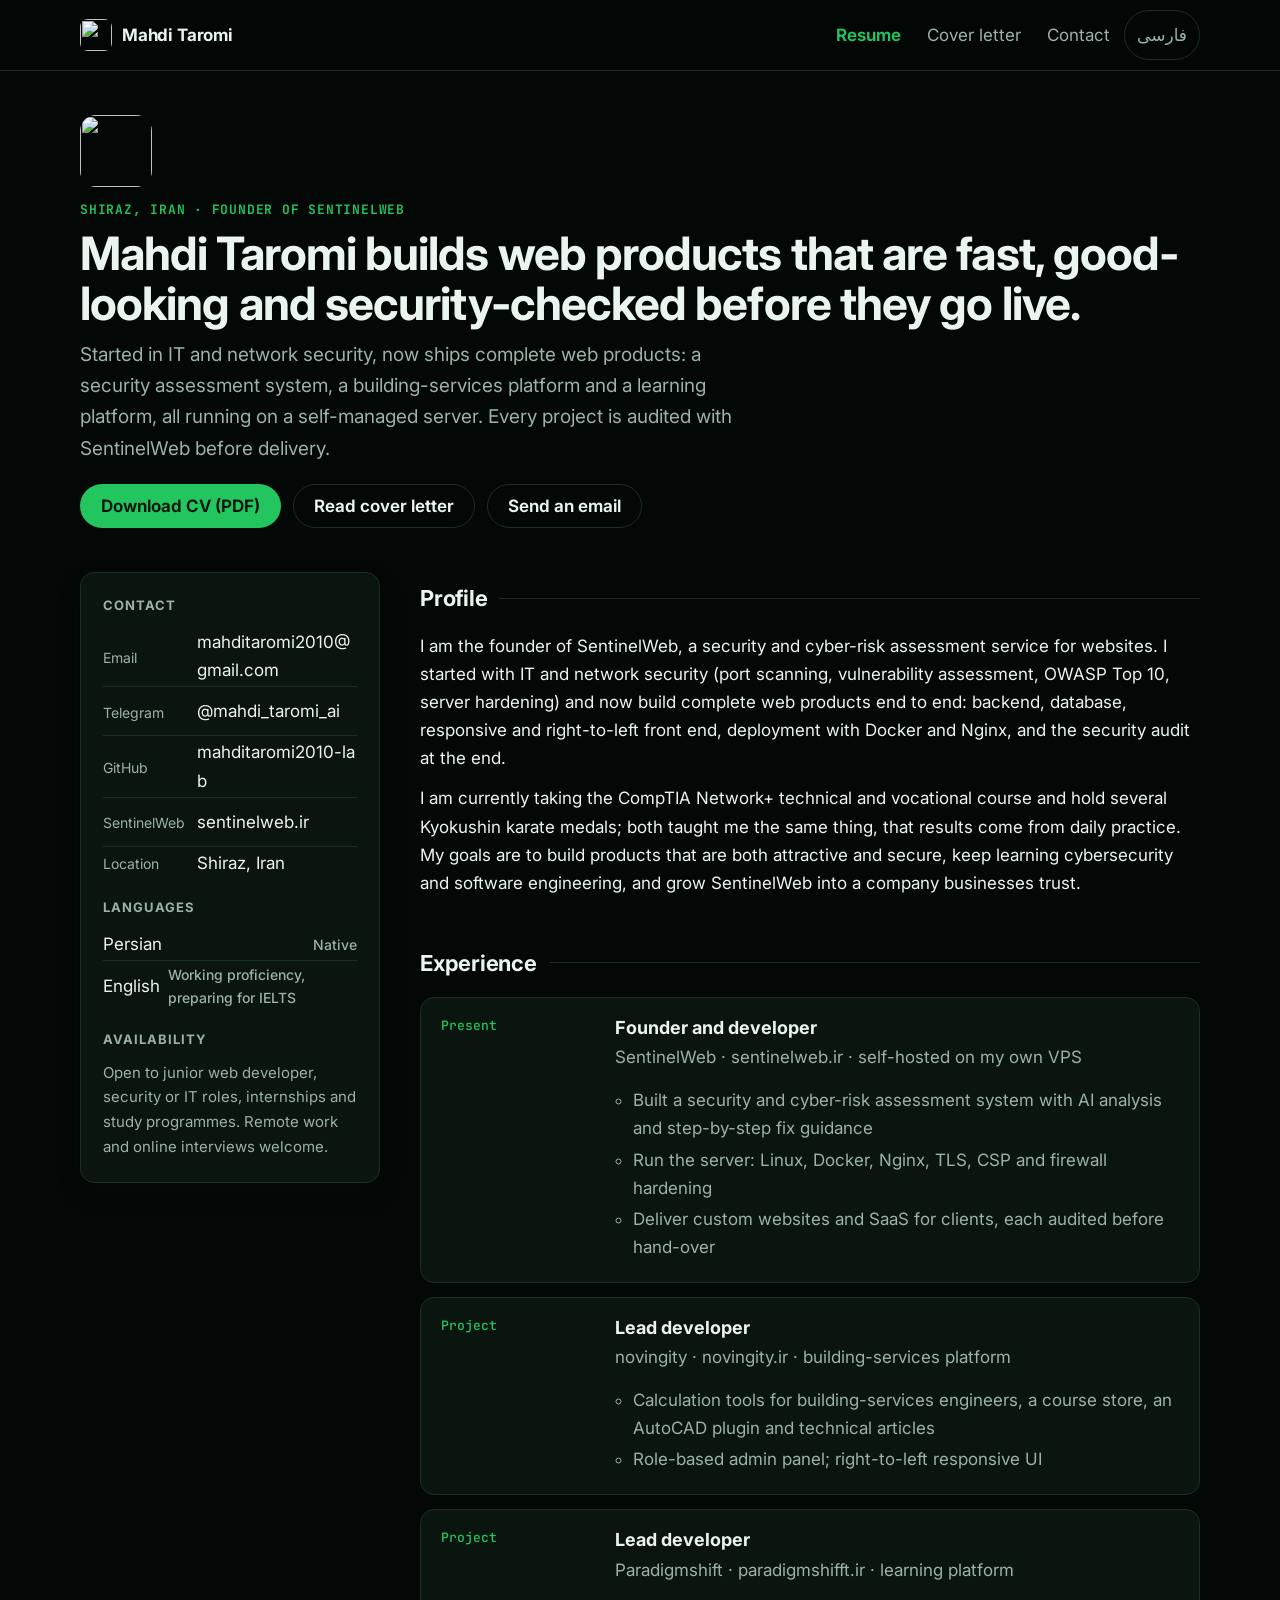
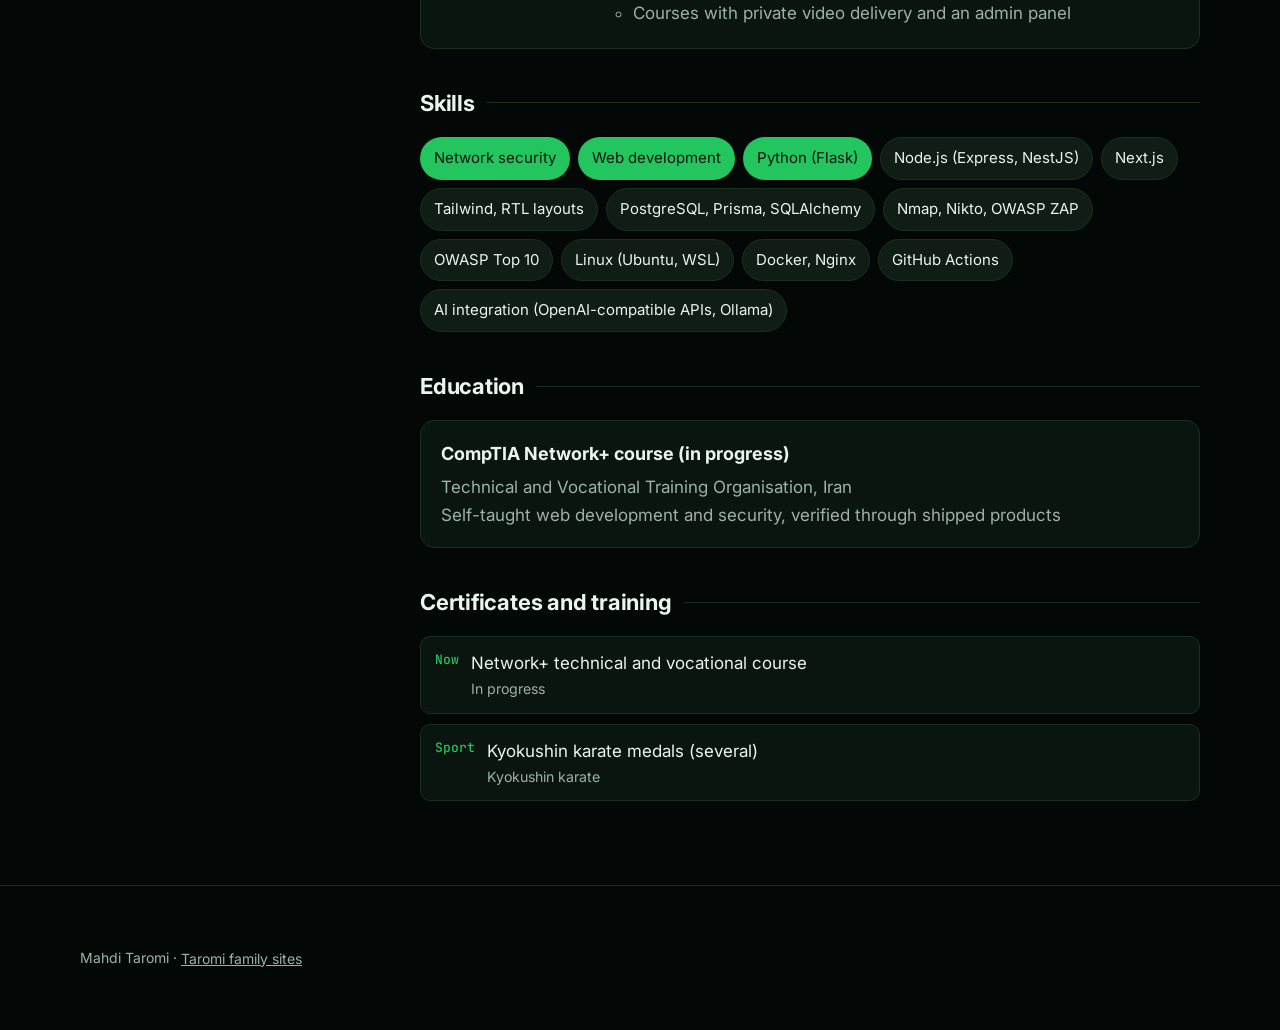
==== index.html @ e090b230 "Add resume and cover-letter site (EN) Co-Authored-By: Claude Sonnet 5.5 <noreply@anthropic.com> Cla" ====
<!doctype html>
<html lang="en" dir="ltr" data-theme="dark">
<head>
<meta charset="utf-8">
<meta name="viewport" content="width=device-width, initial-scale=1">
<title>Mahdi Taromi · Web developer and network security</title>
<meta name="description" content="Resume of Mahdi Taromi, Shiraz, Iran: builds secure web products (SentinelWeb, novingity, Paradigmshift) with Flask, Node.js, Next.js, Docker and Nginx; network security and penetration testing; Network+ in progress.">
<link rel="canonical" href="https://mahditaromi2010-lab.github.io/mahdi.taromi/">
<link rel="alternate" hreflang="en" href="https://mahditaromi2010-lab.github.io/mahdi.taromi/">
<link rel="alternate" hreflang="fa" href="https://mahditaromi2010-lab.github.io/mahdi.taromi/fa/">
<link rel="alternate" hreflang="x-default" href="https://mahditaromi2010-lab.github.io/mahdi.taromi/">
<meta property="og:type" content="profile">
<meta property="og:title" content="Mahdi Taromi · Web developer and network security">
<meta property="og:description" content="Resume of Mahdi Taromi, Shiraz, Iran: builds secure web products (SentinelWeb, novingity, Paradigmshift) with Flask, Node.js, Next.js, Docker and Nginx; network security and penetration testing; Network+ in progress.">
<meta property="og:url" content="https://mahditaromi2010-lab.github.io/mahdi.taromi/">
<meta name="theme-color" content="#030806">
<link rel="icon" href="favicon.svg" type="image/svg+xml">
<link rel="preconnect" href="https://fonts.googleapis.com">
<link rel="preconnect" href="https://fonts.gstatic.com" crossorigin>
<link rel="stylesheet" href="https://fonts.googleapis.com/css2?family=Inter:wght@400;500;650;700&family=JetBrains+Mono:wght@500&display=swap">
<script type="application/ld+json">{"@context": "https://schema.org", "@type": "Person", "name": "Mahdi Taromi", "alternateName": "مهدی طارمی", "jobTitle": "Web developer and network security specialist", "url": "https://mahditaromi2010-lab.github.io/mahdi.taromi/", "email": "mailto:mahditaromi2010@gmail.com", "address": {"@type": "PostalAddress", "addressLocality": "Shiraz", "addressCountry": "IR"}, "sameAs": ["https://github.com/mahditaromi2010-lab", "https://t.me/mahdi_taromi_ai", "https://sentinelweb.ir/mahdi-taromi"], "knowsAbout": ["Web security", "Penetration testing", "Flask", "Node.js", "Next.js", "Docker", "Nginx", "PostgreSQL", "Network+"]}</script>
<link rel="stylesheet" href="style.css">
</head>
<body>
<a class="skip" href="#main">Skip to content</a>
<header class="top"><div class="wrap">
  <a class="brand" href="./"><img src="logo.webp" alt="" width="32" height="32">Mahdi Taromi</a>
  <nav aria-label="Sections">
    <a href="./" aria-current="page">Resume</a>
    <a href="letter.html">Cover letter</a>
    <a href="./#contact">Contact</a>
    <a class="lang" href="fa/" lang="fa" hreflang="fa">فارسی</a>
  </nav>
</div></header>

<main id="main">
<section class="hero"><div class="wrap"><div>
  <img class="hero-logo" src="logo.webp" alt="" width="72" height="72">
  <p class="eyebrow">Shiraz, Iran · Founder of SentinelWeb</p>
  <h1>Mahdi Taromi builds web products that are fast, good-looking and security-checked before they go live.</h1>
  <p class="tagline">Started in IT and network security, now ships complete web products: a security assessment system, a building-services platform and a learning platform, all running on a self-managed server. Every project is audited with SentinelWeb before delivery.</p>
  <div class="cta">
    <a class="btn" href="Mahdi_Taromi_CV.pdf" download>Download CV (PDF)</a>
    <a class="btn ghost" href="letter.html">Read cover letter</a>
    <a class="btn ghost" href="mailto:mahditaromi2010@gmail.com">Send an email</a>
  </div>
</div></div></section>

<div class="wrap layout">
<aside>
  <div class="card" id="contact">
    <h2>Contact</h2>
    <ul><li><span class="k">Email</span><a href="mailto:mahditaromi2010@gmail.com">mahditaromi2010@gmail.com</a></li><li><span class="k">Telegram</span><a href="https://t.me/mahdi_taromi_ai" rel="noopener">@mahdi_taromi_ai</a></li><li><span class="k">GitHub</span><a href="https://github.com/mahditaromi2010-lab" rel="noopener">mahditaromi2010-lab</a></li><li><span class="k">SentinelWeb</span><a href="https://sentinelweb.ir" rel="noopener">sentinelweb.ir</a></li><li><span class="k">Location</span><span>Shiraz, Iran</span></li></ul>
    <h2>Languages</h2>
    <ul><li class="lvl"><span>Persian</span><b>Native</b></li><li class="lvl"><span>English</span><b>Working proficiency, preparing for IELTS</b></li></ul>
    <h2>Availability</h2>
    <p style="margin:0;color:var(--muted);font-size:15px">Open to junior web developer, security or IT roles, internships and study programmes. Remote work and online interviews welcome.</p>
  </div>
</aside>
<div>
  <section class="block prose" id="profile"><h2>Profile</h2><p>I am the founder of SentinelWeb, a security and cyber-risk assessment service for websites. I started with IT and network security (port scanning, vulnerability assessment, OWASP Top 10, server hardening) and now build complete web products end to end: backend, database, responsive and right-to-left front end, deployment with Docker and Nginx, and the security audit at the end.</p><p>I am currently taking the CompTIA Network+ technical and vocational course and hold several Kyokushin karate medals; both taught me the same thing, that results come from daily practice. My goals are to build products that are both attractive and secure, keep learning cybersecurity and software engineering, and grow SentinelWeb into a company businesses trust.</p></section>
  <section class="block" id="experience"><h2>Experience</h2><ol class="jobs"><li class="job"><div class="when">Present</div><h3>Founder and developer</h3><p class="org">SentinelWeb · sentinelweb.ir · self-hosted on my own VPS</p><ul><li>Built a security and cyber-risk assessment system with AI analysis and step-by-step fix guidance</li><li>Run the server: Linux, Docker, Nginx, TLS, CSP and firewall hardening</li><li>Deliver custom websites and SaaS for clients, each audited before hand-over</li></ul></li><li class="job"><div class="when">Project</div><h3>Lead developer</h3><p class="org">novingity · novingity.ir · building-services platform</p><ul><li>Calculation tools for building-services engineers, a course store, an AutoCAD plugin and technical articles</li><li>Role-based admin panel; right-to-left responsive UI</li></ul></li><li class="job"><div class="when">Project</div><h3>Lead developer</h3><p class="org">Paradigmshift · paradigmshifft.ir · learning platform</p><ul><li>Courses with private video delivery and an admin panel</li></ul></li></ol></section>
  <section class="block" id="skills"><h2>Skills</h2><ul class="chips"><li class="strong">Network security</li><li class="strong">Web development</li><li class="strong">Python (Flask)</li><li>Node.js (Express, NestJS)</li><li>Next.js</li><li>Tailwind, RTL layouts</li><li>PostgreSQL, Prisma, SQLAlchemy</li><li>Nmap, Nikto, OWASP ZAP</li><li>OWASP Top 10</li><li>Linux (Ubuntu, WSL)</li><li>Docker, Nginx</li><li>GitHub Actions</li><li>AI integration (OpenAI-compatible APIs, Ollama)</li></ul></section>
  <section class="block" id="education"><h2>Education</h2><div class="edu"><h3>CompTIA Network+ course (in progress)</h3><p>Technical and Vocational Training Organisation, Iran</p><p>Self-taught web development and security, verified through shipped products</p></div></section>
  <section class="block" id="certificates"><h2>Certificates and training</h2><ul class="certs"><li><span class="yr">Now</span><div>Network+ technical and vocational course<small>In progress</small></div></li><li><span class="yr">Sport</span><div>Kyokushin karate medals (several)<small>Kyokushin karate</small></div></li></ul></section>
  
</div>
</div>
</main>
<footer class="foot"><div class="wrap"><p>Mahdi Taromi · <a href="https://mahditaromi2010-lab.github.io/taromi-hub/">Taromi family sites</a></p></div></footer>
</body></html>
---- style.css ----
:root{
  --canvas:#030806;--surface:#0b1510;--ink:#e9f5ee;--muted:#9bb3a6;--accent:#22c55e;--accent-ink:#03140a;--line:#17301f;--soft:#0f1d15;
  --shadow:0 1px 2px rgba(23,32,43,.06),0 10px 28px rgba(23,32,43,.08);--r:14px;--font:Inter,system-ui,sans-serif;--mono:"JetBrains Mono",ui-monospace,monospace;color-scheme:dark;
}
:root:not([data-theme="light"]){@media (prefers-color-scheme:dark){
  --canvas:#030806;--surface:#0b1510;--ink:#e9f5ee;--muted:#9bb3a6;--accent:#22c55e;--accent-ink:#03140a;--line:#17301f;--soft:#0f1d15;
  --shadow:0 1px 2px rgba(0,0,0,.4),0 10px 28px rgba(0,0,0,.35);color-scheme:dark}}
:root[data-theme="dark"]{--canvas:#030806;--surface:#0b1510;--ink:#e9f5ee;--muted:#9bb3a6;--accent:#22c55e;--accent-ink:#03140a;--line:#17301f;--soft:#0f1d15;color-scheme:dark}
html[lang="fa"]{--font:Vazirmatn,system-ui,sans-serif}
*{box-sizing:border-box}
html{scroll-behavior:smooth;scroll-padding-top:88px}
body{margin:0;background:var(--canvas);color:var(--ink);font:17px/1.65 var(--font);-webkit-font-smoothing:antialiased;touch-action:manipulation}
.skip{position:absolute;inset-inline-start:16px;top:-48px;background:var(--accent);color:var(--accent-ink);padding:8px 14px;border-radius:8px;z-index:20}
.skip:focus{top:12px}
.sr-only{position:absolute;width:1px;height:1px;overflow:hidden;clip:rect(0 0 0 0);white-space:nowrap}
.wrap{width:min(1120px,100% - 32px);margin-inline:auto}
.top{position:sticky;top:0;z-index:10;background:color-mix(in srgb,var(--canvas) 86%,transparent);backdrop-filter:blur(10px);border-bottom:1px solid var(--line)}
.top .wrap{display:flex;justify-content:space-between;align-items:center;gap:12px;padding:10px 0;flex-wrap:wrap}
.brand{display:inline-flex;align-items:center;gap:10px;min-height:44px;font-weight:700;color:var(--ink);text-decoration:none;letter-spacing:-.01em}
.brand img{width:32px;height:32px;border-radius:8px}
.top nav{display:flex;gap:2px;flex-wrap:wrap}
.top nav a{color:var(--muted);text-decoration:none;padding:10px 12px;border-radius:999px;min-height:44px;display:inline-flex;align-items:center;transition:color .12s ease,background-color .12s ease}
.top nav a:hover,.top nav a:focus-visible{color:var(--ink);background:var(--soft)}
.top nav a.lang{border:1px solid var(--line)}
.top nav a[aria-current="page"]{color:var(--accent);font-weight:650}
.hero{padding:44px 0 28px;animation:rise .5s ease-out both}
.hero .wrap{display:grid;gap:24px;align-items:end}
.eyebrow{margin:0 0 10px;color:var(--accent);font:650 13px/1.4 var(--mono);letter-spacing:.06em;text-transform:uppercase}
h1{margin:0 0 10px;font-size:clamp(30px,4.8vw,46px);line-height:1.08;letter-spacing:-.02em;text-wrap:balance}
.tagline{margin:0 0 20px;color:var(--muted);font-size:19px;text-wrap:pretty;max-width:680px}
.cta{display:flex;gap:12px;flex-wrap:wrap}
.btn{display:inline-flex;align-items:center;gap:8px;min-height:44px;padding:0 20px;border-radius:999px;background:var(--accent);color:var(--accent-ink);font-weight:650;text-decoration:none;border:1px solid transparent;transition:transform .12s ease,filter .12s ease;cursor:pointer;font:inherit;font-weight:650}
.btn.ghost{background:transparent;color:var(--ink);border-color:var(--line)}
.btn:hover{filter:brightness(1.08)}.btn:active{transform:translateY(1px)}
.layout{display:grid;gap:28px;padding:16px 0 56px}
aside .card{background:var(--surface);border:1px solid var(--line);border-radius:var(--r);box-shadow:var(--shadow);padding:22px}
aside h2{margin:0 0 10px;font-size:13px;letter-spacing:.08em;text-transform:uppercase;color:var(--muted)}
aside ul{list-style:none;margin:0 0 18px;padding:0}
aside li{display:flex;gap:10px;align-items:center;padding:2px 0;border-bottom:1px solid var(--line)}
aside li:last-child{border:0}
aside li a{color:var(--ink);text-decoration:none;min-height:44px;padding:0;display:inline-flex;align-items:center;word-break:break-all}
aside li a:hover{color:var(--accent)}
aside .k{color:var(--muted);min-width:84px;font-size:14px;padding-top:2px}
.lvl{display:flex;justify-content:space-between;gap:8px}
.lvl b{font-weight:500;color:var(--muted);font-size:14px}
section.block{padding:8px 0 28px}
section.block h2{margin:0 0 16px;font-size:22px;letter-spacing:-.01em;display:flex;align-items:center;gap:12px}
section.block h2::after{content:"";flex:1;height:1px;background:var(--line)}
.prose p{margin:0 0 12px;text-wrap:pretty;max-width:72ch}
.jobs{list-style:none;margin:0;padding:0;display:grid;gap:14px}
.job{display:grid;grid-template-columns:1fr;gap:4px 24px;padding:18px 20px;background:var(--surface);border:1px solid var(--line);border-radius:var(--r);transition:transform .18s ease,border-color .18s ease}
.job:hover{transform:translateY(-2px);border-color:var(--accent)}
.job .when{font:500 13px/1.6 var(--mono);color:var(--accent)}
.job h3{margin:0;font-size:18px;line-height:1.3}
.job .org{margin:0 0 8px;color:var(--muted)}
.job ul{margin:0;padding-inline-start:18px;color:var(--muted)}
.job li{margin:3px 0}
.chips{display:flex;flex-wrap:wrap;gap:8px;margin:0;padding:0;list-style:none}
.chips li{padding:8px 13px;border-radius:999px;background:var(--soft);border:1px solid var(--line);font-size:15px}
.chips li.strong{background:var(--accent);color:var(--accent-ink);border-color:transparent}
.certs{list-style:none;margin:0;padding:0;display:grid;gap:10px}
.certs li{display:grid;grid-template-columns:auto 1fr;gap:12px;padding:12px 14px;border:1px solid var(--line);border-radius:10px;background:var(--surface)}
.certs .yr{font:500 13px/1.7 var(--mono);color:var(--accent)}
.certs small{display:block;color:var(--muted)}
.edu{padding:18px 20px;background:var(--surface);border:1px solid var(--line);border-radius:var(--r)}
.edu p{margin:0;color:var(--muted)}
.edu h3{margin:0 0 4px;font-size:18px}
.letter{background:var(--surface);border:1px solid var(--line);border-radius:var(--r);box-shadow:var(--shadow);padding:clamp(22px,4vw,48px);max-width:800px;margin:0 auto}
.letter .meta{color:var(--muted);font-size:15px;margin:0 0 24px;display:grid;gap:2px}
.letter .meta a{color:inherit;display:inline-flex;min-height:44px;align-items:center}
.letter p{margin:0 0 14px;text-wrap:pretty}
.letter .sig{margin-top:28px}
.letter .sig b{display:block}
.tools{display:flex;gap:10px;flex-wrap:wrap;justify-content:center;margin:20px 0 0}
.note{color:var(--muted);font-size:14px;text-align:center;margin:14px 0 0}
.live{position:fixed;inset-inline-start:50%;bottom:20px;transform:translateX(-50%);background:var(--ink);color:var(--canvas);padding:10px 16px;border-radius:999px;font-size:14px;opacity:0;pointer-events:none;transition:opacity .2s ease}
.live.on{opacity:1}
:focus-visible{outline:3px solid var(--accent);outline-offset:3px}
.foot{padding:36px 0;border-top:1px solid var(--line);color:var(--muted);font-size:14px}
.foot a{color:inherit;display:inline-flex;min-height:44px;align-items:center}
.hero-logo{width:72px;height:72px;border-radius:16px;margin-bottom:14px}
@media (min-width:860px){
  .layout{grid-template-columns:300px 1fr;gap:40px}
  aside{position:sticky;top:84px;align-self:start}
  .job{grid-template-columns:150px 1fr}
  .job .when{grid-row:1/span 3}
}
@keyframes rise{from{opacity:0;transform:translateY(8px)}to{opacity:1;transform:none}}
@media (prefers-reduced-motion:reduce){*{animation:none!important;transition:none!important}html{scroll-behavior:auto}}
@media print{.top,.cta,.tools,.foot,.skip,.note{display:none!important}body{background:#fff;color:#000}.letter,.card,.job,.certs li,.edu{box-shadow:none;border-color:#ccc}}
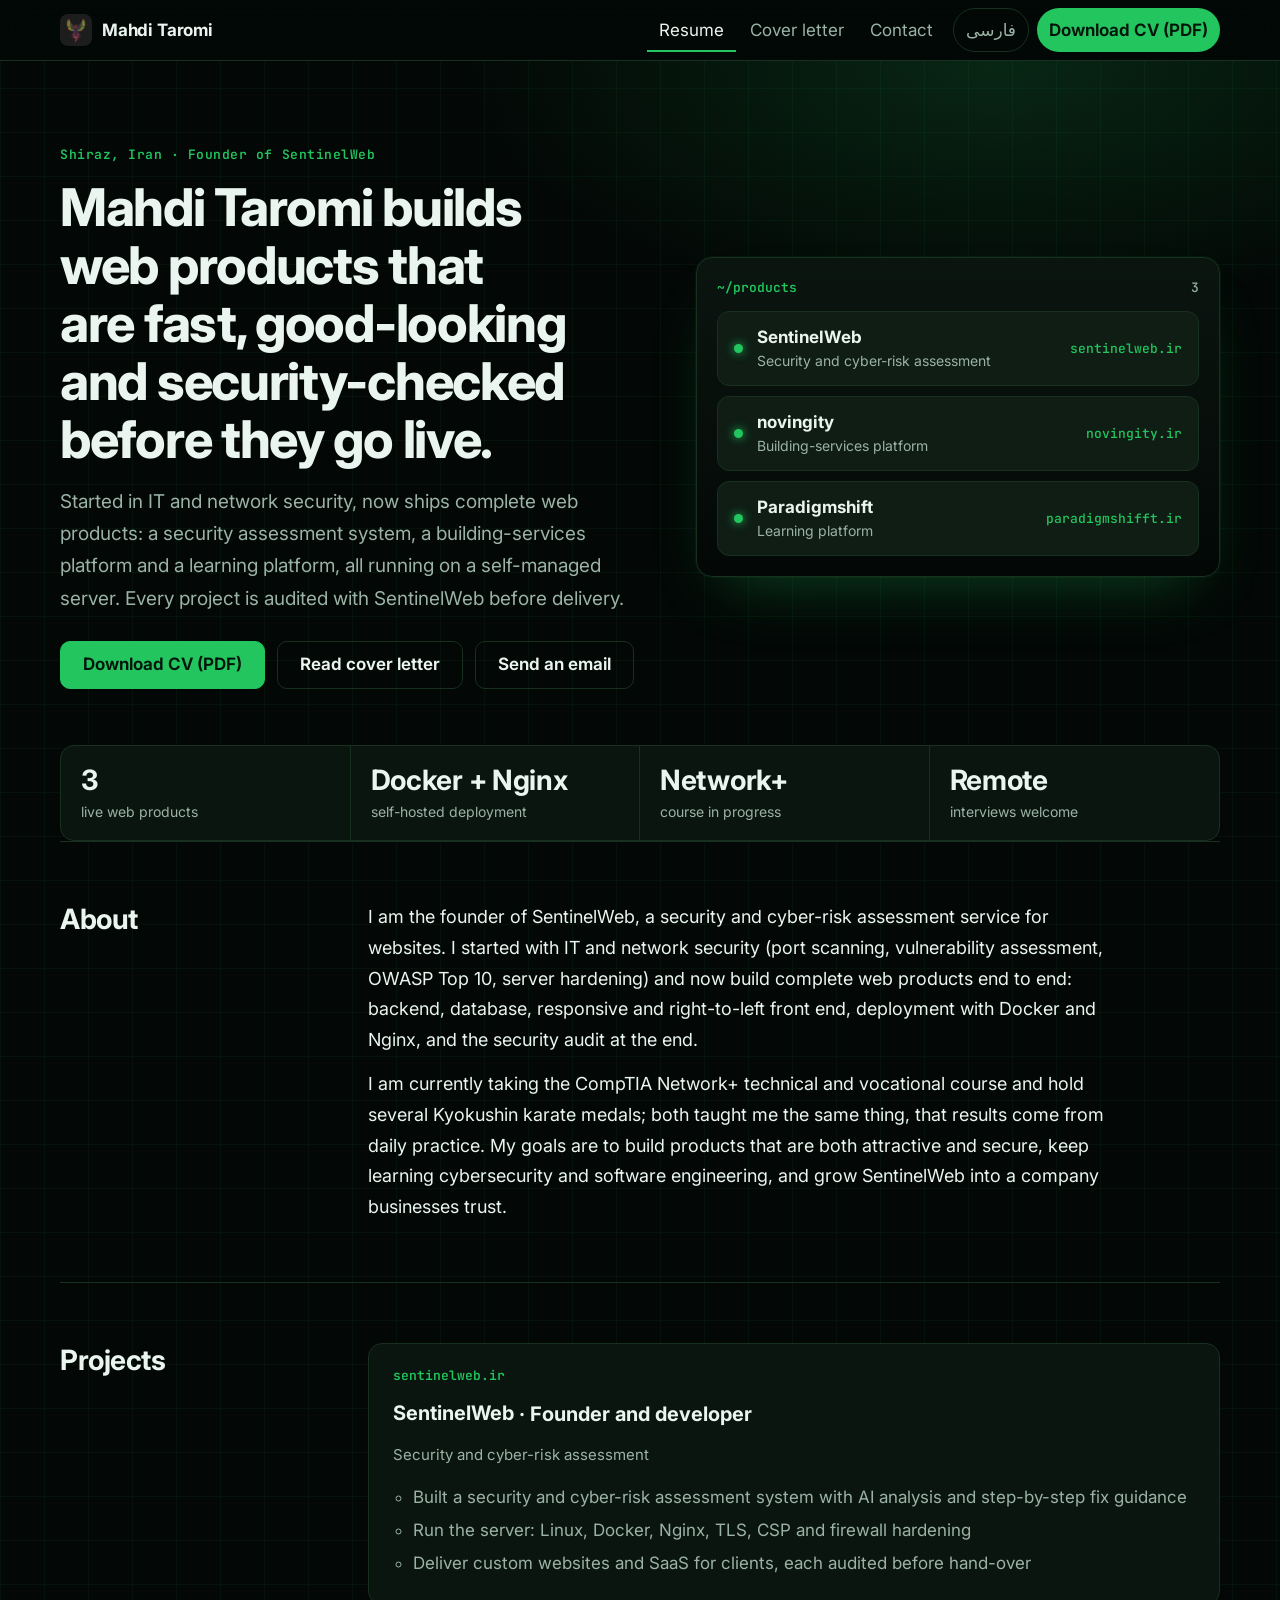
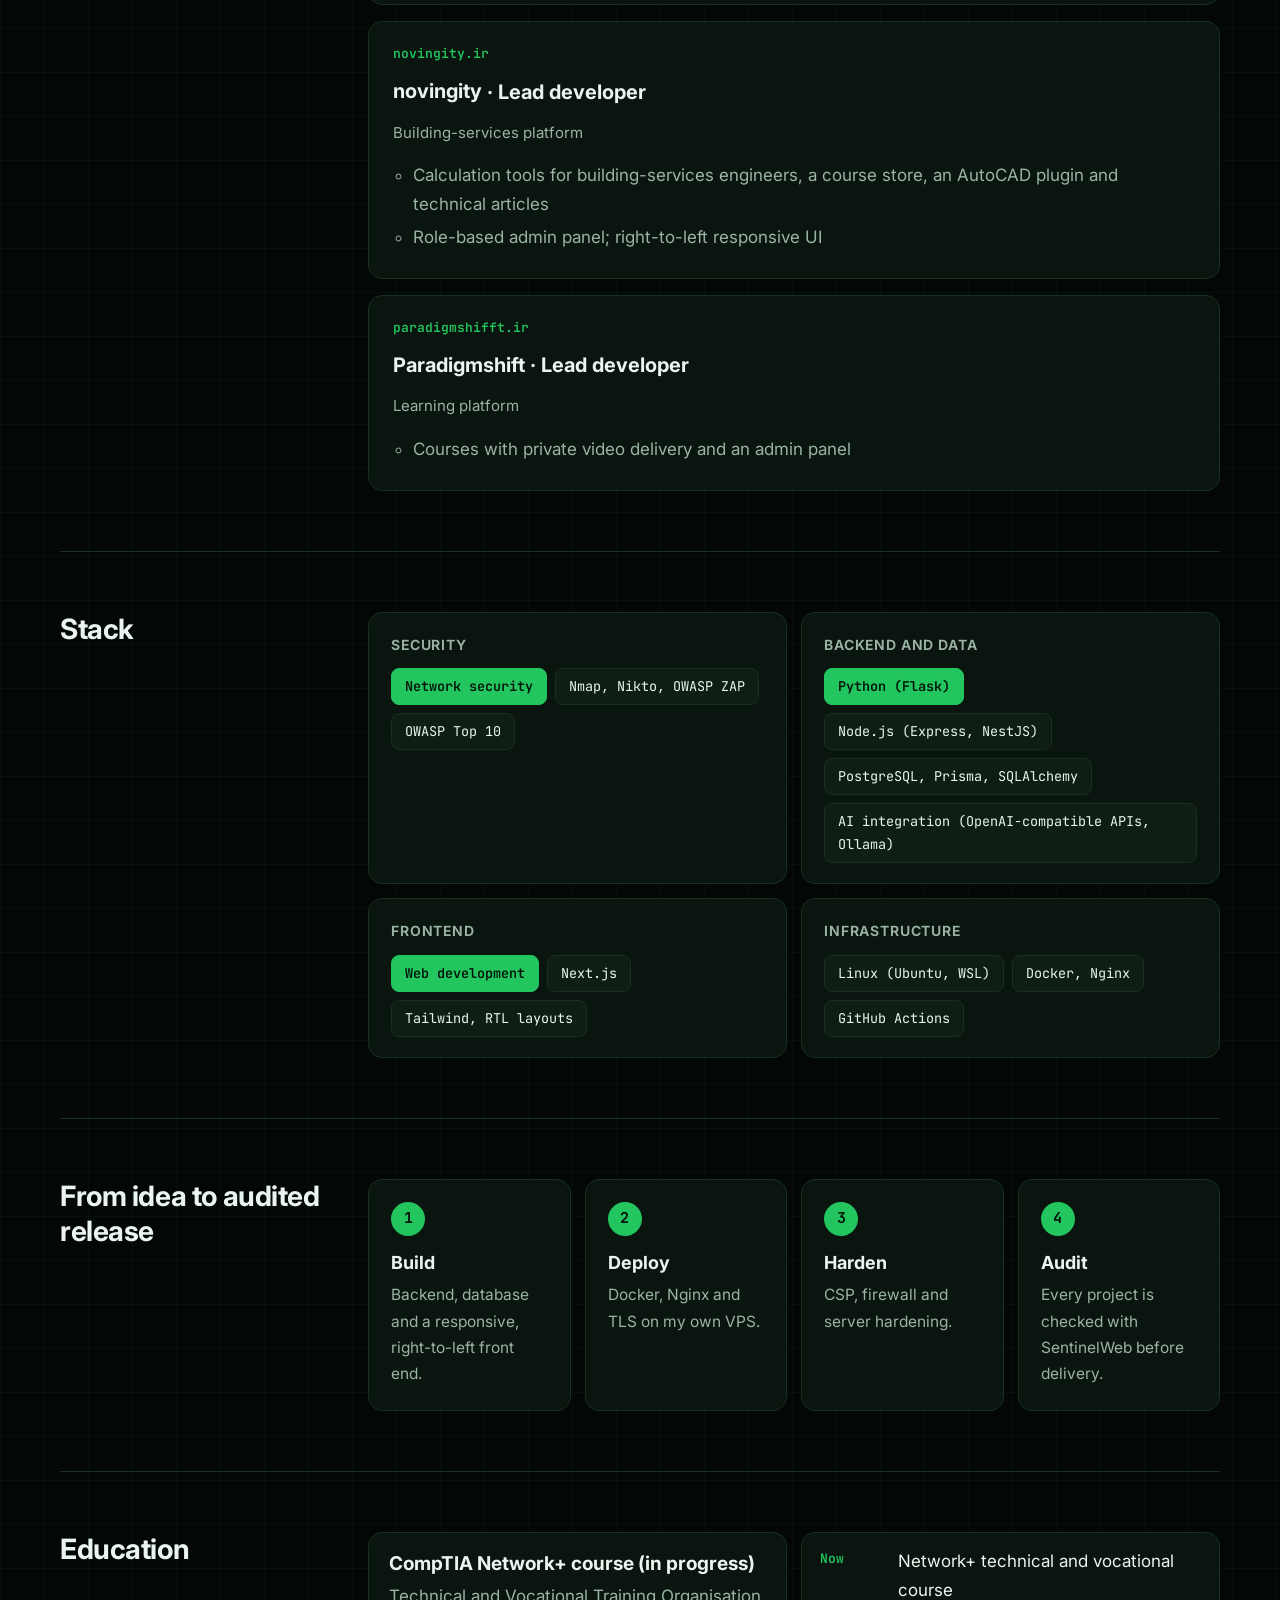
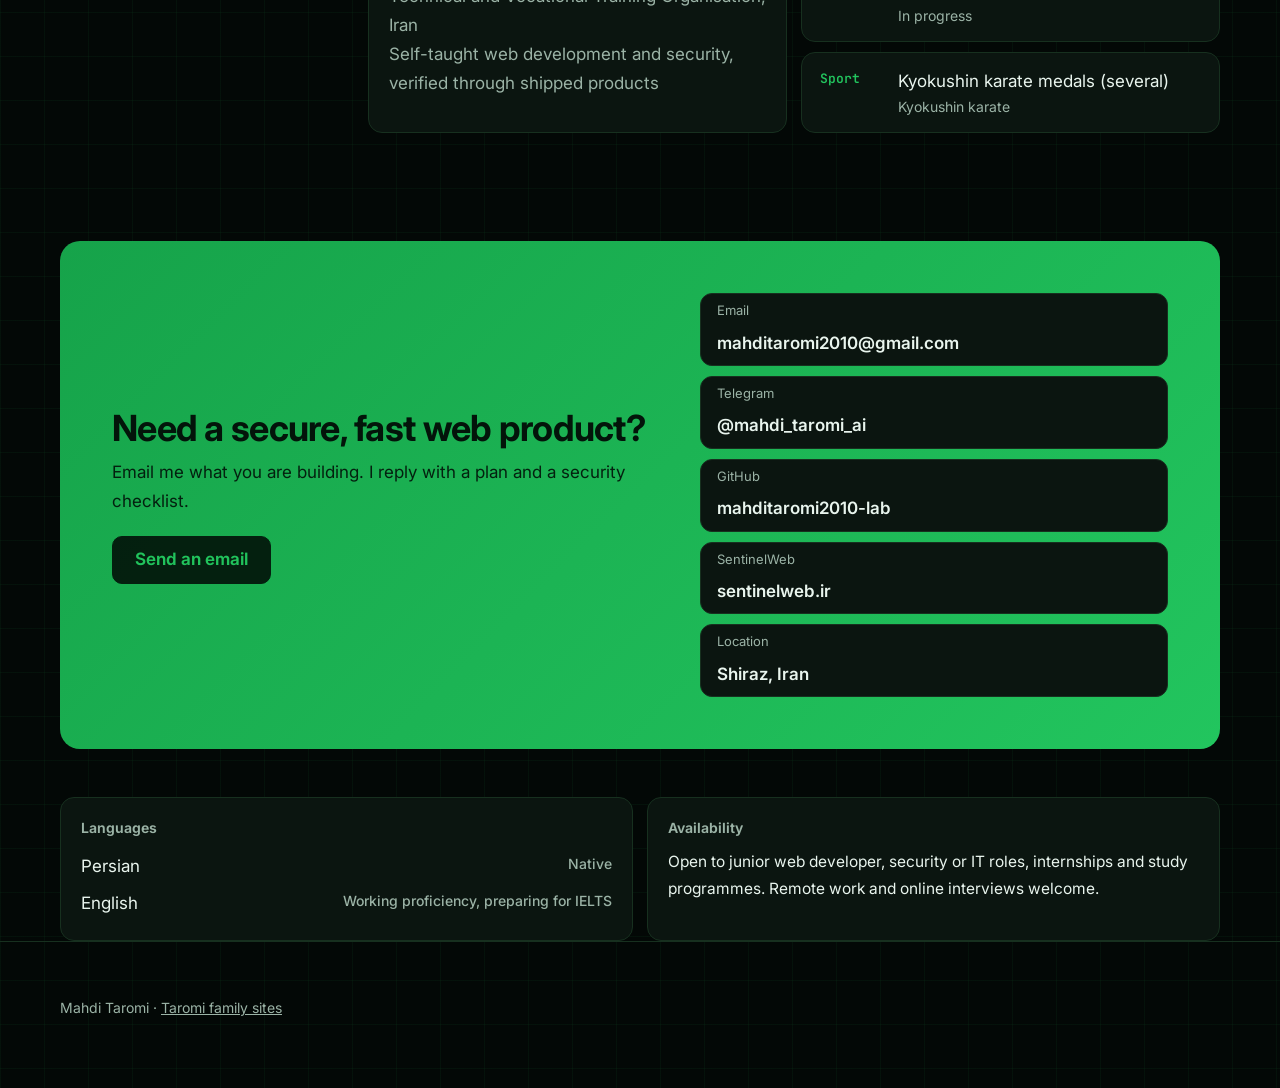
==== commit c0af85a1: "Redesign: security-console identity, live products panel, stats, process, contact band" ====
--- a/index.html
+++ b/index.html
@@ -24,47 +24,47 @@
 <body>
 <a class="skip" href="#main">Skip to content</a>
 <header class="top"><div class="wrap">
-  <a class="brand" href="./"><img src="logo.webp" alt="" width="32" height="32">Mahdi Taromi</a>
+  <a class="brand" href="./"><img src="logo.webp" alt="" width="32" height="32"><span>Mahdi Taromi</span></a>
   <nav aria-label="Sections">
     <a href="./" aria-current="page">Resume</a>
     <a href="letter.html">Cover letter</a>
     <a href="./#contact">Contact</a>
     <a class="lang" href="fa/" lang="fa" hreflang="fa">فارسی</a>
+    <a class="cv" href="Mahdi_Taromi_CV.pdf" download>Download CV (PDF)</a>
   </nav>
 </div></header>
 
 <main id="main">
-<section class="hero"><div class="wrap"><div>
-  <img class="hero-logo" src="logo.webp" alt="" width="72" height="72">
-  <p class="eyebrow">Shiraz, Iran · Founder of SentinelWeb</p>
-  <h1>Mahdi Taromi builds web products that are fast, good-looking and security-checked before they go live.</h1>
-  <p class="tagline">Started in IT and network security, now ships complete web products: a security assessment system, a building-services platform and a learning platform, all running on a self-managed server. Every project is audited with SentinelWeb before delivery.</p>
-  <div class="cta">
-    <a class="btn" href="Mahdi_Taromi_CV.pdf" download>Download CV (PDF)</a>
-    <a class="btn ghost" href="letter.html">Read cover letter</a>
-    <a class="btn ghost" href="mailto:mahditaromi2010@gmail.com">Send an email</a>
+<section class="hero"><div class="wrap hero-grid">
+  <div class="copy">
+    <p class="eyebrow">Shiraz, Iran · Founder of SentinelWeb</p>
+    <h1>Mahdi Taromi builds web products that are fast, good-looking and security-checked before they go live.</h1>
+    <p class="tagline">Started in IT and network security, now ships complete web products: a security assessment system, a building-services platform and a learning platform, all running on a self-managed server. Every project is audited with SentinelWeb before delivery.</p>
+    <div class="cta">
+      <a class="btn" href="Mahdi_Taromi_CV.pdf" download>Download CV (PDF)</a>
+      <a class="btn ghost" href="letter.html">Read cover letter</a>
+      <a class="btn ghost" href="mailto:mahditaromi2010@gmail.com">Send an email</a>
+    </div>
   </div>
-</div></div></section>
+  <div class="panel"><p class="ph"><b>~/products</b><span>3</span></p><ul class="prod"><li><a href="https://sentinelweb.ir" rel="noopener"><span class="dot" aria-hidden="true"></span><span><strong>SentinelWeb</strong><small>Security and cyber-risk assessment</small></span><code>sentinelweb.ir</code></a></li><li><a href="https://novingity.ir" rel="noopener"><span class="dot" aria-hidden="true"></span><span><strong>novingity</strong><small>Building-services platform</small></span><code>novingity.ir</code></a></li><li><a href="https://paradigmshifft.ir" rel="noopener"><span class="dot" aria-hidden="true"></span><span><strong>Paradigmshift</strong><small>Learning platform</small></span><code>paradigmshifft.ir</code></a></li></ul></div>
+</div></section>
 
-<div class="wrap layout">
-<aside>
-  <div class="card" id="contact">
-    <h2>Contact</h2>
-    <ul><li><span class="k">Email</span><a href="mailto:mahditaromi2010@gmail.com">mahditaromi2010@gmail.com</a></li><li><span class="k">Telegram</span><a href="https://t.me/mahdi_taromi_ai" rel="noopener">@mahdi_taromi_ai</a></li><li><span class="k">GitHub</span><a href="https://github.com/mahditaromi2010-lab" rel="noopener">mahditaromi2010-lab</a></li><li><span class="k">SentinelWeb</span><a href="https://sentinelweb.ir" rel="noopener">sentinelweb.ir</a></li><li><span class="k">Location</span><span>Shiraz, Iran</span></li></ul>
-    <h2>Languages</h2>
-    <ul><li class="lvl"><span>Persian</span><b>Native</b></li><li class="lvl"><span>English</span><b>Working proficiency, preparing for IELTS</b></li></ul>
-    <h2>Availability</h2>
-    <p style="margin:0;color:var(--muted);font-size:15px">Open to junior web developer, security or IT roles, internships and study programmes. Remote work and online interviews welcome.</p>
-  </div>
-</aside>
-<div>
-  <section class="block prose" id="profile"><h2>Profile</h2><p>I am the founder of SentinelWeb, a security and cyber-risk assessment service for websites. I started with IT and network security (port scanning, vulnerability assessment, OWASP Top 10, server hardening) and now build complete web products end to end: backend, database, responsive and right-to-left front end, deployment with Docker and Nginx, and the security audit at the end.</p><p>I am currently taking the CompTIA Network+ technical and vocational course and hold several Kyokushin karate medals; both taught me the same thing, that results come from daily practice. My goals are to build products that are both attractive and secure, keep learning cybersecurity and software engineering, and grow SentinelWeb into a company businesses trust.</p></section>
-  <section class="block" id="experience"><h2>Experience</h2><ol class="jobs"><li class="job"><div class="when">Present</div><h3>Founder and developer</h3><p class="org">SentinelWeb · sentinelweb.ir · self-hosted on my own VPS</p><ul><li>Built a security and cyber-risk assessment system with AI analysis and step-by-step fix guidance</li><li>Run the server: Linux, Docker, Nginx, TLS, CSP and firewall hardening</li><li>Deliver custom websites and SaaS for clients, each audited before hand-over</li></ul></li><li class="job"><div class="when">Project</div><h3>Lead developer</h3><p class="org">novingity · novingity.ir · building-services platform</p><ul><li>Calculation tools for building-services engineers, a course store, an AutoCAD plugin and technical articles</li><li>Role-based admin panel; right-to-left responsive UI</li></ul></li><li class="job"><div class="when">Project</div><h3>Lead developer</h3><p class="org">Paradigmshift · paradigmshifft.ir · learning platform</p><ul><li>Courses with private video delivery and an admin panel</li></ul></li></ol></section>
-  <section class="block" id="skills"><h2>Skills</h2><ul class="chips"><li class="strong">Network security</li><li class="strong">Web development</li><li class="strong">Python (Flask)</li><li>Node.js (Express, NestJS)</li><li>Next.js</li><li>Tailwind, RTL layouts</li><li>PostgreSQL, Prisma, SQLAlchemy</li><li>Nmap, Nikto, OWASP ZAP</li><li>OWASP Top 10</li><li>Linux (Ubuntu, WSL)</li><li>Docker, Nginx</li><li>GitHub Actions</li><li>AI integration (OpenAI-compatible APIs, Ollama)</li></ul></section>
-  <section class="block" id="education"><h2>Education</h2><div class="edu"><h3>CompTIA Network+ course (in progress)</h3><p>Technical and Vocational Training Organisation, Iran</p><p>Self-taught web development and security, verified through shipped products</p></div></section>
-  <section class="block" id="certificates"><h2>Certificates and training</h2><ul class="certs"><li><span class="yr">Now</span><div>Network+ technical and vocational course<small>In progress</small></div></li><li><span class="yr">Sport</span><div>Kyokushin karate medals (several)<small>Kyokushin karate</small></div></li></ul></section>
-  
-</div>
+<div class="wrap">
+<h2 class="sr-only" style="position:absolute;width:1px;height:1px;overflow:hidden;clip:rect(0 0 0 0)">Key facts</h2>
+<ul class="stats"><li><b>3</b><span>live web products</span></li><li><b>Docker + Nginx</b><span>self-hosted deployment</span></li><li><b>Network+</b><span>course in progress</span></li><li><b>Remote</b><span>interviews welcome</span></li></ul>
+
+<section class="sec" id="profile"><h2>About</h2><div class="prose"><p>I am the founder of SentinelWeb, a security and cyber-risk assessment service for websites. I started with IT and network security (port scanning, vulnerability assessment, OWASP Top 10, server hardening) and now build complete web products end to end: backend, database, responsive and right-to-left front end, deployment with Docker and Nginx, and the security audit at the end.</p><p>I am currently taking the CompTIA Network+ technical and vocational course and hold several Kyokushin karate medals; both taught me the same thing, that results come from daily practice. My goals are to build products that are both attractive and secure, keep learning cybersecurity and software engineering, and grow SentinelWeb into a company businesses trust.</p></div></section>
+<section class="sec" id="experience"><h2>Projects</h2><ol class="tl"><li class="job proj"><div class="when">sentinelweb.ir</div><h3><a href="https://sentinelweb.ir" rel="noopener">SentinelWeb</a> · Founder and developer</h3><p class="org">Security and cyber-risk assessment</p><ul><li>Built a security and cyber-risk assessment system with AI analysis and step-by-step fix guidance</li><li>Run the server: Linux, Docker, Nginx, TLS, CSP and firewall hardening</li><li>Deliver custom websites and SaaS for clients, each audited before hand-over</li></ul></li><li class="job proj"><div class="when">novingity.ir</div><h3><a href="https://novingity.ir" rel="noopener">novingity</a> · Lead developer</h3><p class="org">Building-services platform</p><ul><li>Calculation tools for building-services engineers, a course store, an AutoCAD plugin and technical articles</li><li>Role-based admin panel; right-to-left responsive UI</li></ul></li><li class="job proj"><div class="when">paradigmshifft.ir</div><h3><a href="https://paradigmshifft.ir" rel="noopener">Paradigmshift</a> · Lead developer</h3><p class="org">Learning platform</p><ul><li>Courses with private video delivery and an admin panel</li></ul></li></ol></section>
+<section class="sec" id="skills"><h2>Stack</h2><div class="skills"><div class="sg"><h3>Security</h3><ul><li class="strong">Network security</li><li>Nmap, Nikto, OWASP ZAP</li><li>OWASP Top 10</li></ul></div><div class="sg"><h3>Backend and data</h3><ul><li class="strong">Python (Flask)</li><li>Node.js (Express, NestJS)</li><li>PostgreSQL, Prisma, SQLAlchemy</li><li>AI integration (OpenAI-compatible APIs, Ollama)</li></ul></div><div class="sg"><h3>Frontend</h3><ul><li class="strong">Web development</li><li>Next.js</li><li>Tailwind, RTL layouts</li></ul></div><div class="sg"><h3>Infrastructure</h3><ul><li>Linux (Ubuntu, WSL)</li><li>Docker, Nginx</li><li>GitHub Actions</li></ul></div></div></section>
+<section class="sec" id="process"><h2>From idea to audited release</h2><ol class="steps"><li><h3>Build</h3><p>Backend, database and a responsive, right-to-left front end.</p></li><li><h3>Deploy</h3><p>Docker, Nginx and TLS on my own VPS.</p></li><li><h3>Harden</h3><p>CSP, firewall and server hardening.</p></li><li><h3>Audit</h3><p>Every project is checked with SentinelWeb before delivery.</p></li></ol></section>
+<section class="sec" id="education"><h2>Education</h2><div class="two"><div class="edu"><h3>CompTIA Network+ course (in progress)</h3><p>Technical and Vocational Training Organisation, Iran</p><p>Self-taught web development and security, verified through shipped products</p></div><ul class="certs" aria-label="Training and awards"><li><span class="yr">Now</span><div>Network+ technical and vocational course<small>In progress</small></div></li><li><span class="yr">Sport</span><div>Kyokushin karate medals (several)<small>Kyokushin karate</small></div></li></ul></div></section>
+
+<section class="band" id="contact" aria-labelledby="cta-h">
+  <div><h2 id="cta-h">Need a secure, fast web product?</h2><p>Email me what you are building. I reply with a plan and a security checklist.</p>
+    <p style="margin-top:20px"><a class="btn" href="mailto:mahditaromi2010@gmail.com">Send an email</a></p></div>
+  <ul class="contacts"><li><span class="k">Email</span><a href="mailto:mahditaromi2010@gmail.com">mahditaromi2010@gmail.com</a></li><li><span class="k">Telegram</span><a href="https://t.me/mahdi_taromi_ai" rel="noopener">@mahdi_taromi_ai</a></li><li><span class="k">GitHub</span><a href="https://github.com/mahditaromi2010-lab" rel="noopener">mahditaromi2010-lab</a></li><li><span class="k">SentinelWeb</span><a href="https://sentinelweb.ir" rel="noopener">sentinelweb.ir</a></li><li><span class="k">Location</span><span class="v">Shiraz, Iran</span></li></ul>
+</section>
+<div class="meta"><div class="box"><h3>Languages</h3><ul><li><span>Persian</span><b>Native</b></li><li><span>English</span><b>Working proficiency, preparing for IELTS</b></li></ul></div><div class="box"><h3>Availability</h3><p>Open to junior web developer, security or IT roles, internships and study programmes. Remote work and online interviews welcome.</p></div></div>
 </div>
 </main>
 <footer class="foot"><div class="wrap"><p>Mahdi Taromi · <a href="https://mahditaromi2010-lab.github.io/taromi-hub/">Taromi family sites</a></p></div></footer>
--- a/style.css
+++ b/style.css
@@ -1,90 +1,189 @@
+
 :root{
-  --canvas:#030806;--surface:#0b1510;--ink:#e9f5ee;--muted:#9bb3a6;--accent:#22c55e;--accent-ink:#03140a;--line:#17301f;--soft:#0f1d15;
-  --shadow:0 1px 2px rgba(23,32,43,.06),0 10px 28px rgba(23,32,43,.08);--r:14px;--font:Inter,system-ui,sans-serif;--mono:"JetBrains Mono",ui-monospace,monospace;color-scheme:dark;
+  --canvas:#030806;--surface:#0b1510;--ink:#e9f5ee;--muted:#9bb3a6;--accent:#22c55e;--accent-ink:#03140a;--line:#17301f;--soft:#0f1d15;--grid:rgba(34,197,94,.05);
+  --r:14px;--font:Inter,"Segoe UI",system-ui,sans-serif;--mono:"JetBrains Mono",ui-monospace,Consolas,monospace;color-scheme:dark;
 }
 :root:not([data-theme="light"]){@media (prefers-color-scheme:dark){
-  --canvas:#030806;--surface:#0b1510;--ink:#e9f5ee;--muted:#9bb3a6;--accent:#22c55e;--accent-ink:#03140a;--line:#17301f;--soft:#0f1d15;
-  --shadow:0 1px 2px rgba(0,0,0,.4),0 10px 28px rgba(0,0,0,.35);color-scheme:dark}}
-:root[data-theme="dark"]{--canvas:#030806;--surface:#0b1510;--ink:#e9f5ee;--muted:#9bb3a6;--accent:#22c55e;--accent-ink:#03140a;--line:#17301f;--soft:#0f1d15;color-scheme:dark}
-html[lang="fa"]{--font:Vazirmatn,system-ui,sans-serif}
+  --canvas:#030806;--surface:#0b1510;--ink:#e9f5ee;--muted:#9bb3a6;--accent:#22c55e;--accent-ink:#03140a;--line:#17301f;--soft:#0f1d15;--grid:rgba(34,197,94,.05);color-scheme:dark}}
+:root[data-theme="dark"]{--canvas:#030806;--surface:#0b1510;--ink:#e9f5ee;--muted:#9bb3a6;--accent:#22c55e;--accent-ink:#03140a;--line:#17301f;--soft:#0f1d15;--grid:rgba(34,197,94,.05);color-scheme:dark}
+html[lang="fa"]{--font:Vazirmatn,Tahoma,system-ui,sans-serif}
 *{box-sizing:border-box}
-html{scroll-behavior:smooth;scroll-padding-top:88px}
-body{margin:0;background:var(--canvas);color:var(--ink);font:17px/1.65 var(--font);-webkit-font-smoothing:antialiased;touch-action:manipulation}
-.skip{position:absolute;inset-inline-start:16px;top:-48px;background:var(--accent);color:var(--accent-ink);padding:8px 14px;border-radius:8px;z-index:20}
+html{scroll-behavior:smooth;scroll-padding-top:84px}
+body{margin:0;background:var(--canvas);color:var(--ink);font:17px/1.7 var(--font);-webkit-font-smoothing:antialiased;touch-action:manipulation;
+  background-image:linear-gradient(var(--grid) 1px,transparent 1px),linear-gradient(90deg,var(--grid) 1px,transparent 1px);background-size:44px 44px;background-attachment:scroll}
+html[lang="fa"] body{line-height:1.95}
+a{color:inherit}
+.skip{position:absolute;inset-inline-start:16px;top:-56px;background:var(--accent);color:var(--accent-ink);padding:10px 16px;border-radius:8px;z-index:30}
 .skip:focus{top:12px}
-.sr-only{position:absolute;width:1px;height:1px;overflow:hidden;clip:rect(0 0 0 0);white-space:nowrap}
-.wrap{width:min(1120px,100% - 32px);margin-inline:auto}
-.top{position:sticky;top:0;z-index:10;background:color-mix(in srgb,var(--canvas) 86%,transparent);backdrop-filter:blur(10px);border-bottom:1px solid var(--line)}
-.top .wrap{display:flex;justify-content:space-between;align-items:center;gap:12px;padding:10px 0;flex-wrap:wrap}
-.brand{display:inline-flex;align-items:center;gap:10px;min-height:44px;font-weight:700;color:var(--ink);text-decoration:none;letter-spacing:-.01em}
+.wrap{width:min(1160px,100% - 32px);margin-inline:auto}
+:focus-visible{outline:3px solid var(--accent);outline-offset:3px;border-radius:4px}
+
+/* header */
+.top{position:sticky;top:0;z-index:20;background:color-mix(in srgb,var(--canvas) 88%,transparent);backdrop-filter:blur(12px);border-bottom:1px solid var(--line)}
+.top .wrap{display:flex;align-items:center;justify-content:space-between;gap:12px;padding:8px 0;flex-wrap:wrap}
+.brand{display:inline-flex;align-items:center;gap:10px;min-height:44px;font-weight:700;text-decoration:none;letter-spacing:-.01em}
 .brand img{width:32px;height:32px;border-radius:8px}
-.top nav{display:flex;gap:2px;flex-wrap:wrap}
-.top nav a{color:var(--muted);text-decoration:none;padding:10px 12px;border-radius:999px;min-height:44px;display:inline-flex;align-items:center;transition:color .12s ease,background-color .12s ease}
-.top nav a:hover,.top nav a:focus-visible{color:var(--ink);background:var(--soft)}
-.top nav a.lang{border:1px solid var(--line)}
-.top nav a[aria-current="page"]{color:var(--accent);font-weight:650}
-.hero{padding:44px 0 28px;animation:rise .5s ease-out both}
-.hero .wrap{display:grid;gap:24px;align-items:end}
-.eyebrow{margin:0 0 10px;color:var(--accent);font:650 13px/1.4 var(--mono);letter-spacing:.06em;text-transform:uppercase}
-h1{margin:0 0 10px;font-size:clamp(30px,4.8vw,46px);line-height:1.08;letter-spacing:-.02em;text-wrap:balance}
-.tagline{margin:0 0 20px;color:var(--muted);font-size:19px;text-wrap:pretty;max-width:680px}
+.brand .mk{display:grid;place-items:center;width:32px;height:32px;border-radius:8px;background:var(--accent);color:var(--accent-ink);font:700 14px/1 var(--mono)}
+.top nav{display:flex;gap:2px;flex-wrap:wrap;align-items:center}
+.top nav a{color:var(--muted);text-decoration:none;padding:0 12px;min-height:44px;display:inline-flex;align-items:center;border-radius:999px;transition:color .15s ease,background-color .15s ease}
+.top nav a:hover{color:var(--ink);background:var(--soft)}
+.top nav a[aria-current="page"]{color:var(--ink);box-shadow:inset 0 -2px 0 var(--accent);border-radius:0}
+.top nav a.lang{border:1px solid var(--line);margin-inline-start:6px}
+.top nav a.cv{background:var(--accent);color:var(--accent-ink);font-weight:650;margin-inline-start:6px}
+.top nav a.cv:hover{filter:brightness(1.1)}
+
+/* buttons */
+.btn{display:inline-flex;align-items:center;justify-content:center;gap:8px;min-height:48px;padding:0 22px;border-radius:10px;background:var(--accent);color:var(--accent-ink);font-weight:650;text-decoration:none;border:1px solid var(--accent);cursor:pointer;font:inherit;font-weight:650;transition:transform .15s ease,filter .15s ease,background-color .15s ease,border-color .15s ease}
+.btn:hover{filter:brightness(1.1);transform:translateY(-1px)}
+.btn:active{transform:translateY(1px)}
+.btn.ghost{background:transparent;color:var(--ink);border-color:var(--line)}
+.btn.ghost:hover{border-color:var(--accent);background:var(--soft);filter:none}
+
+/* hero */
+.hero{padding:clamp(36px,7vw,84px) 0 clamp(28px,5vw,56px)}
+.hero-grid{display:grid;gap:36px;align-items:center}
+.hero .copy{animation:rise .6s cubic-bezier(.2,.7,.2,1) both}
+.hero .panel{animation:rise .6s .12s cubic-bezier(.2,.7,.2,1) both}
+.eyebrow{margin:0 0 14px;color:var(--accent);font:600 13px/1.5 var(--mono);letter-spacing:.04em}
+html[lang="fa"] .eyebrow{letter-spacing:0;font-family:var(--font);font-weight:600;font-size:14px}
+h1{margin:0 0 16px;font-size:clamp(30px,4.6vw,52px);line-height:1.12;letter-spacing:-.025em;text-wrap:balance;font-weight:750}
+html[lang="fa"] h1{letter-spacing:0;line-height:1.5}
+.tagline{margin:0 0 26px;color:var(--muted);font-size:clamp(17px,1.6vw,19px);text-wrap:pretty;max-width:60ch}
 .cta{display:flex;gap:12px;flex-wrap:wrap}
-.btn{display:inline-flex;align-items:center;gap:8px;min-height:44px;padding:0 20px;border-radius:999px;background:var(--accent);color:var(--accent-ink);font-weight:650;text-decoration:none;border:1px solid transparent;transition:transform .12s ease,filter .12s ease;cursor:pointer;font:inherit;font-weight:650}
-.btn.ghost{background:transparent;color:var(--ink);border-color:var(--line)}
-.btn:hover{filter:brightness(1.08)}.btn:active{transform:translateY(1px)}
-.layout{display:grid;gap:28px;padding:16px 0 56px}
-aside .card{background:var(--surface);border:1px solid var(--line);border-radius:var(--r);box-shadow:var(--shadow);padding:22px}
-aside h2{margin:0 0 10px;font-size:13px;letter-spacing:.08em;text-transform:uppercase;color:var(--muted)}
-aside ul{list-style:none;margin:0 0 18px;padding:0}
-aside li{display:flex;gap:10px;align-items:center;padding:2px 0;border-bottom:1px solid var(--line)}
-aside li:last-child{border:0}
-aside li a{color:var(--ink);text-decoration:none;min-height:44px;padding:0;display:inline-flex;align-items:center;word-break:break-all}
-aside li a:hover{color:var(--accent)}
-aside .k{color:var(--muted);min-width:84px;font-size:14px;padding-top:2px}
-.lvl{display:flex;justify-content:space-between;gap:8px}
-.lvl b{font-weight:500;color:var(--muted);font-size:14px}
-section.block{padding:8px 0 28px}
-section.block h2{margin:0 0 16px;font-size:22px;letter-spacing:-.01em;display:flex;align-items:center;gap:12px}
-section.block h2::after{content:"";flex:1;height:1px;background:var(--line)}
-.prose p{margin:0 0 12px;text-wrap:pretty;max-width:72ch}
-.jobs{list-style:none;margin:0;padding:0;display:grid;gap:14px}
-.job{display:grid;grid-template-columns:1fr;gap:4px 24px;padding:18px 20px;background:var(--surface);border:1px solid var(--line);border-radius:var(--r);transition:transform .18s ease,border-color .18s ease}
-.job:hover{transform:translateY(-2px);border-color:var(--accent)}
-.job .when{font:500 13px/1.6 var(--mono);color:var(--accent)}
-.job h3{margin:0;font-size:18px;line-height:1.3}
-.job .org{margin:0 0 8px;color:var(--muted)}
-.job ul{margin:0;padding-inline-start:18px;color:var(--muted)}
-.job li{margin:3px 0}
-.chips{display:flex;flex-wrap:wrap;gap:8px;margin:0;padding:0;list-style:none}
-.chips li{padding:8px 13px;border-radius:999px;background:var(--soft);border:1px solid var(--line);font-size:15px}
-.chips li.strong{background:var(--accent);color:var(--accent-ink);border-color:transparent}
+.pill{display:inline-flex;gap:8px;align-items:center;margin:0 0 18px;padding:6px 14px;border:1px solid var(--line);border-radius:999px;background:var(--soft);font-size:14px;color:var(--muted)}
+.pill i{width:8px;height:8px;border-radius:50%;background:var(--accent);flex:none}
+
+/* stats */
+.stats{list-style:none;margin:0;padding:0;display:grid;grid-template-columns:repeat(2,1fr);border:1px solid var(--line);border-radius:var(--r);background:var(--surface);overflow:hidden}
+.stats li{padding:18px 20px;border-inline-end:1px solid var(--line);border-block-end:1px solid var(--line);min-width:0}
+.stats b{display:block;font:700 clamp(20px,2.6vw,28px)/1.2 var(--font);letter-spacing:-.01em;color:var(--ink);overflow-wrap:anywhere}
+.stats span{color:var(--muted);font-size:14px;line-height:1.5;display:block;margin-top:4px}
+
+/* sections */
+.sec{display:grid;gap:18px;padding:clamp(32px,5vw,60px) 0;border-top:1px solid var(--line)}
+.sec>h2{margin:0;font-size:clamp(22px,2.4vw,28px);letter-spacing:-.015em;line-height:1.25}
+html[lang="fa"] .sec>h2{letter-spacing:0}
+.prose p{margin:0 0 14px;max-width:68ch;text-wrap:pretty;font-size:18px}
+.prose p:last-child{margin:0}
+
+/* experience */
+.tl{list-style:none;margin:0;padding:0;display:grid;gap:16px}
+.job{position:relative;display:grid;gap:6px;padding:22px 24px;background:var(--surface);border:1px solid var(--line);border-radius:var(--r);transition:transform .18s ease,border-color .18s ease,box-shadow .18s ease}
+.job:hover{transform:translateY(-2px);border-color:var(--accent);box-shadow:0 12px 30px -16px var(--accent)}
+.job .when{font:600 13px/1.5 var(--mono);color:var(--accent)}
+html[lang="fa"] .job .when{font-family:var(--font)}
+.job h3{margin:0;font-size:20px;line-height:1.35}
+.job .org{margin:0 0 6px;color:var(--muted);font-size:15px}
+.job ul{margin:0;padding-inline-start:20px;color:var(--muted)}
+.job li{margin:4px 0}
+
+/* skills */
+.skills{display:grid;gap:14px}
+.sg{padding:20px 22px;background:var(--surface);border:1px solid var(--line);border-radius:var(--r)}
+.sg h3{margin:0 0 12px;font-size:14px;font-weight:650;color:var(--muted);letter-spacing:.06em;text-transform:uppercase}
+html[lang="fa"] .sg h3{letter-spacing:0;text-transform:none;font-size:15px}
+.sg ul{list-style:none;margin:0;padding:0;display:flex;flex-wrap:wrap;gap:8px}
+.sg li{padding:6px 13px;border-radius:8px;background:var(--soft);border:1px solid var(--line);font-size:15px;line-height:1.7}
+.sg li.strong{background:var(--accent);color:var(--accent-ink);border-color:var(--accent);font-weight:600}
+
+/* process */
+.steps{list-style:none;margin:0;padding:0;display:grid;gap:14px;counter-reset:s}
+.steps li{position:relative;padding:22px 22px 22px;background:var(--surface);border:1px solid var(--line);border-radius:var(--r);counter-increment:s}
+.steps li::before{content:counter(s);display:grid;place-items:center;width:34px;height:34px;margin-bottom:12px;border-radius:50%;background:var(--accent);color:var(--accent-ink);font:700 15px/1 var(--mono)}
+html[lang="fa"] .steps li::before{content:counter(s,persian);font-family:var(--font)}
+.steps h3{margin:0 0 4px;font-size:18px}
+.steps p{margin:0;color:var(--muted);font-size:15.5px;line-height:1.7}
+
+/* edu + certs */
+.two{display:grid;gap:14px}
+.edu,.certs li{padding:18px 20px;background:var(--surface);border:1px solid var(--line);border-radius:var(--r)}
+.edu h3{margin:0 0 6px;font-size:19px;line-height:1.35}
+.edu p{margin:0;color:var(--muted)}
 .certs{list-style:none;margin:0;padding:0;display:grid;gap:10px}
-.certs li{display:grid;grid-template-columns:auto 1fr;gap:12px;padding:12px 14px;border:1px solid var(--line);border-radius:10px;background:var(--surface)}
-.certs .yr{font:500 13px/1.7 var(--mono);color:var(--accent)}
-.certs small{display:block;color:var(--muted)}
-.edu{padding:18px 20px;background:var(--surface);border:1px solid var(--line);border-radius:var(--r)}
-.edu p{margin:0;color:var(--muted)}
-.edu h3{margin:0 0 4px;font-size:18px}
-.letter{background:var(--surface);border:1px solid var(--line);border-radius:var(--r);box-shadow:var(--shadow);padding:clamp(22px,4vw,48px);max-width:800px;margin:0 auto}
-.letter .meta{color:var(--muted);font-size:15px;margin:0 0 24px;display:grid;gap:2px}
-.letter .meta a{color:inherit;display:inline-flex;min-height:44px;align-items:center}
-.letter p{margin:0 0 14px;text-wrap:pretty}
-.letter .sig{margin-top:28px}
+.certs li{display:grid;grid-template-columns:64px 1fr;gap:14px;align-items:start;padding:14px 18px}
+.certs .yr{font:600 13px/1.9 var(--mono);color:var(--accent)}
+html[lang="fa"] .certs .yr{font-family:var(--font)}
+.certs small{display:block;color:var(--muted);font-size:14px;line-height:1.6}
+
+/* contact band */
+.band{margin:clamp(24px,4vw,48px) 0;padding:clamp(26px,5vw,52px);border-radius:calc(var(--r) + 6px);background:var(--accent);color:var(--accent-ink);display:grid;gap:26px}
+.band h2{margin:0 0 8px;font-size:clamp(24px,3.2vw,36px);line-height:1.2;letter-spacing:-.02em;text-wrap:balance}
+html[lang="fa"] .band h2{letter-spacing:0;line-height:1.5}
+.band p{margin:0;max-width:52ch;opacity:.92}
+.band .btn{background:var(--accent-ink);color:var(--accent);border-color:var(--accent-ink)}
+.band .btn.ghost{background:transparent;color:var(--accent-ink);border-color:color-mix(in srgb,var(--accent-ink) 40%,transparent)}
+.band .btn.ghost:hover{background:color-mix(in srgb,var(--accent-ink) 12%,transparent);border-color:var(--accent-ink)}
+.contacts{list-style:none;margin:0;padding:0;display:grid;gap:10px}
+.contacts li{display:flex;flex-direction:column;gap:0;padding:6px 16px 0;background:var(--surface);border:1px solid var(--line);border-radius:12px;color:var(--ink);min-width:0}
+.contacts .k{font-size:13px;color:var(--muted);line-height:1.6}
+.contacts a,.contacts span.v{color:var(--ink);text-decoration:none;font-weight:600;overflow-wrap:anywhere;min-height:44px;display:inline-flex;align-items:center}
+.contacts a:hover{color:var(--accent);text-decoration:underline;text-underline-offset:4px}
+.meta{display:grid;gap:14px;margin-top:6px}
+.meta .box{padding:18px 20px;background:var(--surface);border:1px solid var(--line);border-radius:var(--r)}
+.meta h3{margin:0 0 8px;font-size:14px;font-weight:650;color:var(--muted)}
+.meta ul{list-style:none;margin:0;padding:0}
+.meta li{display:flex;justify-content:space-between;gap:10px;padding:4px 0}
+.meta li b{font-weight:500;color:var(--muted);font-size:14px;text-align:end}
+.meta p{margin:0;color:var(--ink);font-size:15.5px;line-height:1.75}
+
+.foot{padding:30px 0 44px;border-top:1px solid var(--line);color:var(--muted);font-size:14px}
+.foot a{display:inline-flex;align-items:center;min-height:44px}
+
+/* letter */
+.lt-head{text-align:center;padding:clamp(28px,5vw,56px) 0 22px}
+.lt-head h1{font-size:clamp(26px,4vw,40px)}
+.lt-head .tagline{margin-inline:auto}
+.letter{background:var(--surface);border:1px solid var(--line);border-radius:var(--r);padding:clamp(24px,5vw,56px);max-width:820px;margin:0 auto;box-shadow:0 20px 50px -30px rgba(0,0,0,.35)}
+.letter .meta2{color:var(--muted);font-size:15px;margin:0 0 26px;display:grid;gap:2px;padding-bottom:18px;border-bottom:1px solid var(--line)}
+.letter .meta2 a{display:inline-flex;min-height:44px;align-items:center}
+.letter p{margin:0 0 15px;text-wrap:pretty}
+.letter .sig{margin-top:30px}
 .letter .sig b{display:block}
-.tools{display:flex;gap:10px;flex-wrap:wrap;justify-content:center;margin:20px 0 0}
-.note{color:var(--muted);font-size:14px;text-align:center;margin:14px 0 0}
-.live{position:fixed;inset-inline-start:50%;bottom:20px;transform:translateX(-50%);background:var(--ink);color:var(--canvas);padding:10px 16px;border-radius:999px;font-size:14px;opacity:0;pointer-events:none;transition:opacity .2s ease}
+.tools{display:flex;gap:10px;flex-wrap:wrap;justify-content:center;margin:24px 0 0}
+.note{color:var(--muted);font-size:14px;text-align:center;margin:14px 0 40px}
+.live{position:fixed;inset-inline-start:50%;bottom:20px;transform:translateX(-50%);background:var(--ink);color:var(--canvas);padding:10px 18px;border-radius:999px;font-size:14px;opacity:0;pointer-events:none;transition:opacity .2s ease}
 .live.on{opacity:1}
-:focus-visible{outline:3px solid var(--accent);outline-offset:3px}
-.foot{padding:36px 0;border-top:1px solid var(--line);color:var(--muted);font-size:14px}
-.foot a{color:inherit;display:inline-flex;min-height:44px;align-items:center}
-.hero-logo{width:72px;height:72px;border-radius:16px;margin-bottom:14px}
-@media (min-width:860px){
-  .layout{grid-template-columns:300px 1fr;gap:40px}
-  aside{position:sticky;top:84px;align-self:start}
-  .job{grid-template-columns:150px 1fr}
-  .job .when{grid-row:1/span 3}
+
+
+.hero::before{content:"";position:absolute;inset:0 0 auto 0;height:520px;background:radial-gradient(60% 70% at 78% 0%,rgba(34,197,94,.16),transparent 70%);pointer-events:none;z-index:-1}
+.hero{position:relative}
+.panel{background:linear-gradient(180deg,var(--surface),var(--canvas));border:1px solid var(--line);border-radius:16px;padding:20px;box-shadow:0 0 0 1px rgba(34,197,94,.06),0 30px 60px -30px rgba(34,197,94,.35)}
+.panel .ph{font:500 13px/1.5 var(--mono);color:var(--muted);margin:0 0 14px;display:flex;justify-content:space-between;gap:10px}
+.panel .ph b{color:var(--accent);font-weight:600}
+.prod{list-style:none;margin:0;padding:0;display:grid;gap:10px}
+.prod a{display:grid;grid-template-columns:auto 1fr auto;gap:14px;align-items:center;padding:14px 16px;border:1px solid var(--line);border-radius:12px;background:var(--soft);text-decoration:none;min-height:64px;transition:border-color .15s ease,transform .15s ease,background-color .15s ease}
+.prod a:hover{border-color:var(--accent);transform:translateX(3px);background:var(--surface)}
+[dir="rtl"] .prod a:hover{transform:translateX(-3px)}
+.prod .dot{width:9px;height:9px;border-radius:50%;background:var(--accent);box-shadow:0 0 10px var(--accent)}
+.prod strong{display:block;font-size:17px;line-height:1.4}
+.prod small{display:block;color:var(--muted);font-size:14px;line-height:1.5}
+.prod code{font:500 13px/1 var(--mono);color:var(--accent);direction:ltr;unicode-bidi:isolate}
+.job.proj h3 a{text-decoration:none;display:inline-flex;min-height:44px;align-items:center}
+.job.proj h3 a:hover{color:var(--accent)}
+.job.proj .when{direction:ltr;text-align:start}
+.sg li{font-family:var(--mono);font-size:13.5px}
+html[lang="fa"] .sg li{font-family:var(--font);font-size:15px}
+.band{background:linear-gradient(135deg,#16a34a,#22c55e)}
+
+
+@media (min-width:640px){
+  .stats{grid-template-columns:repeat(4,1fr)}
+  .stats li{border-block-end:0}
+  .stats li:last-child{border-inline-end:0}
+  .skills{grid-template-columns:repeat(2,1fr)}
+  .steps{grid-template-columns:repeat(2,1fr)}
+  .contacts{grid-template-columns:repeat(2,1fr)}
+  .meta{grid-template-columns:repeat(2,1fr)}
 }
-@keyframes rise{from{opacity:0;transform:translateY(8px)}to{opacity:1;transform:none}}
+@media (min-width:960px){
+  .hero-grid{grid-template-columns:1.05fr .95fr;gap:56px}
+  .sec{grid-template-columns:260px 1fr;gap:48px}
+  .sec>h2{position:sticky;top:96px;align-self:start}
+  .steps{grid-template-columns:repeat(4,1fr)}
+  .two{grid-template-columns:1fr 1fr}
+  .band{grid-template-columns:1.2fr 1fr;align-items:center}
+  .band .contacts{grid-template-columns:1fr}
+}
+@keyframes rise{from{opacity:0;transform:translateY(14px)}to{opacity:1;transform:none}}
 @media (prefers-reduced-motion:reduce){*{animation:none!important;transition:none!important}html{scroll-behavior:auto}}
-@media print{.top,.cta,.tools,.foot,.skip,.note{display:none!important}body{background:#fff;color:#000}.letter,.card,.job,.certs li,.edu{box-shadow:none;border-color:#ccc}}
+@media print{.top,.cta,.tools,.foot,.skip,.note,.panel{display:none!important}body{background:#fff!important;color:#000}.letter{box-shadow:none;border-color:#ccc}}
